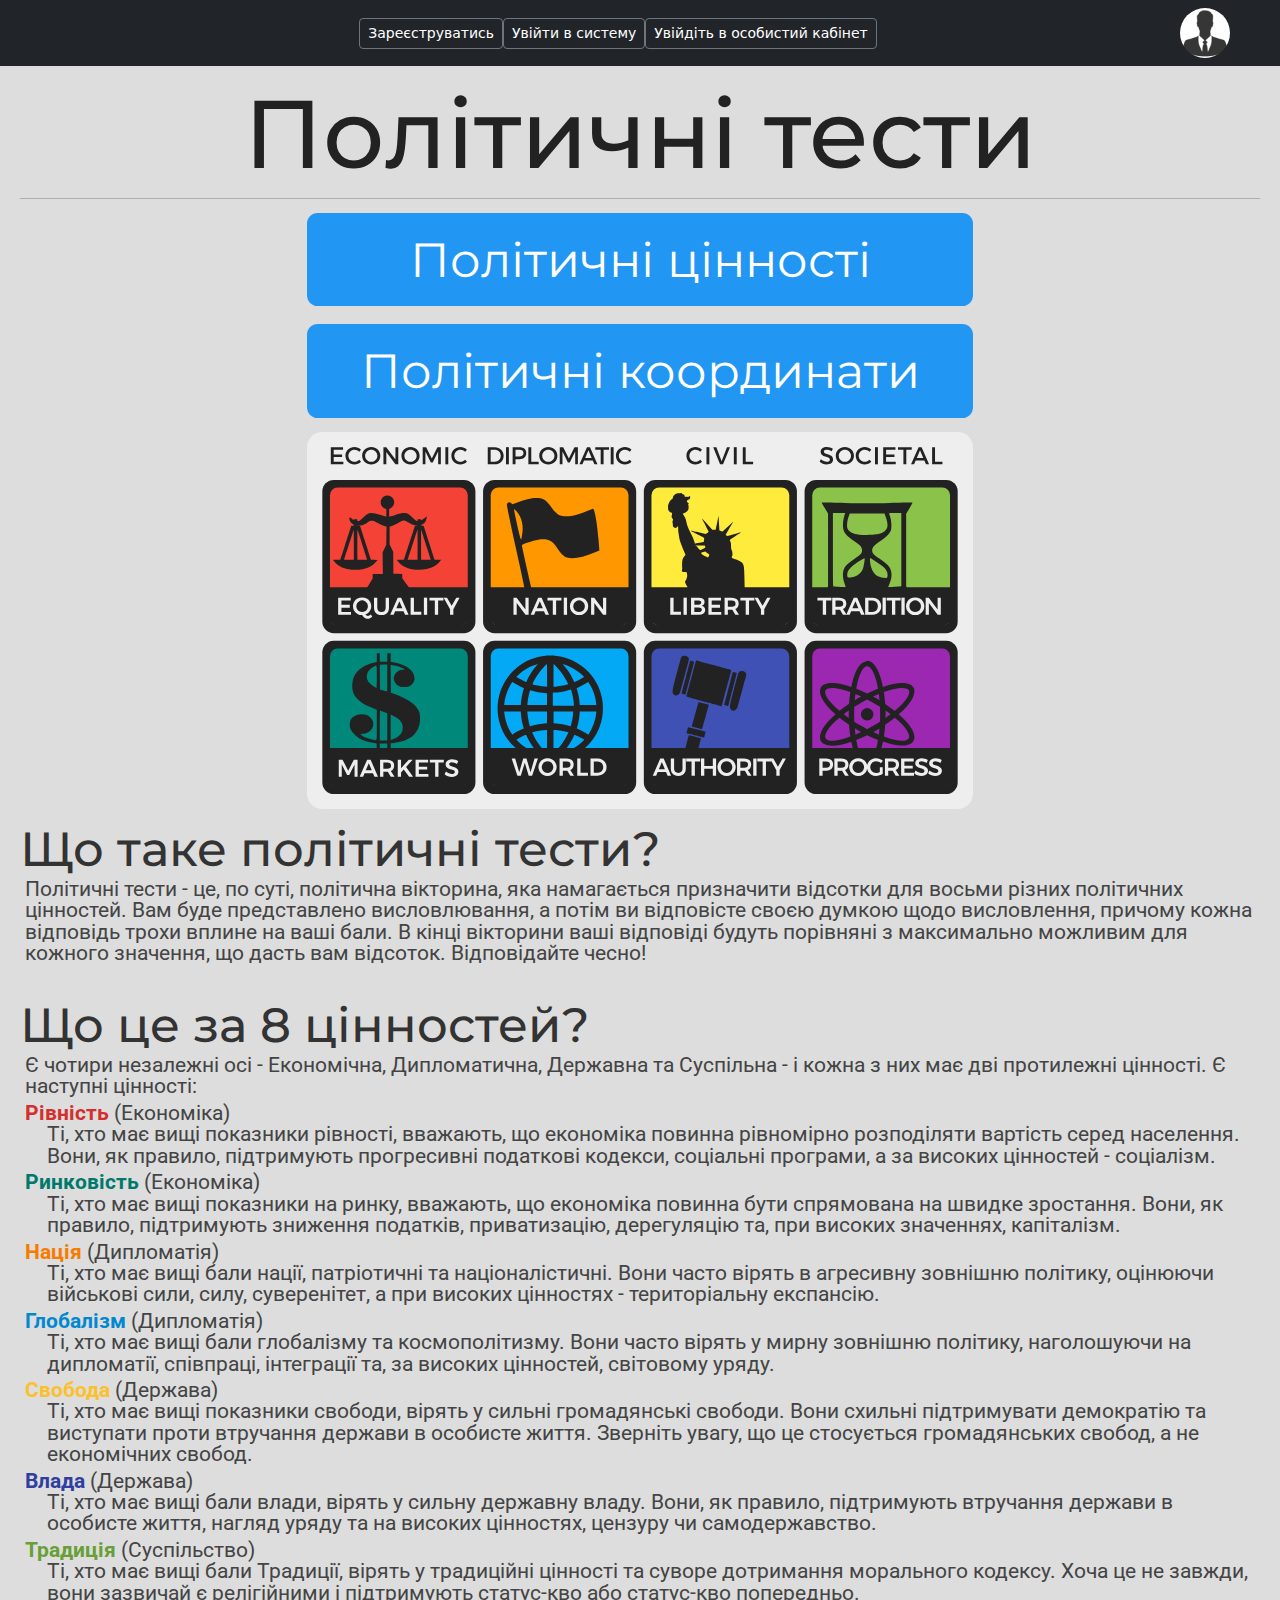
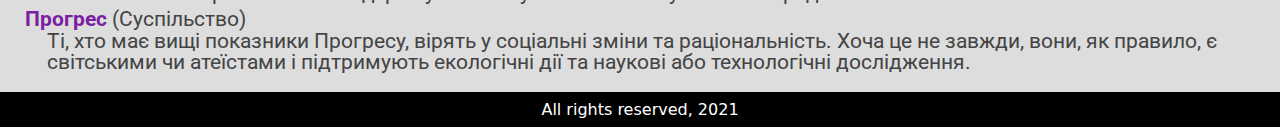
==== index.html @ 96cafa97 "Initial commit" ====
<head>
<link rel="stylesheet" href="https://cdn.jsdelivr.net/npm/bootstrap@5.0.1/dist/css/bootstrap.min.css">
<link href="https://fonts.googleapis.com/css?family=Montserrat:300,400,700|Roboto:400,700" rel="stylesheet">
<link href='style.css' rel='stylesheet' type='text/css'>
<title>Political tests</title>
<link rel="icon" type="x-icon" href="icon.png">
<link rel="shortcut icon" type="x-icon" href="icon.png">
<script
src="https://code.jquery.com/jquery-3.4.1.slim.min.js"
integrity="sha256-pasqAKBDmFT4eHoN2ndd6lN370kFiGUFyTiUHWhU7k8="
crossorigin="anonymous"></script>
<script src="https://code.jquery.com/jquery-3.1.0.js"></script>
<script src="script.js"></script>
<meta charset="utf-8">
</head>
<body>
  <div style="z-index: 15;">

    <form class="regis" style="position: fixed;">
      <div class="reg-auth">
          <p style="margin: 20px; text-align: center;">Реєстрація</p>
          <hr>
          <div style="margin: 0 auto; text-align: center;">
            <label for="email"><b>Введіть email</b></label><br>
            <input type="text" placeholder="Enter Email" name="email"><br>
            <label for="pwd"><b>Пароль</b></label><br>
            <input type="password" placeholder="Enter Password" name="pwd"><br>
            <label for="confirm"><b>Підтвердіть пароль</b></label><br>
            <input type="password" placeholder="Confirm Password" name="confirm"><br>
            <hr>
          </div>
          <div class="" style="display: flex; justify-content: center;">
            <button type="submit" class="loginbtn btn-secondary"><strong>Register</strong></button>
          </div>
          <div class="signin" style="display: flex; justify-content: center; margin-top: 10px;">
            <p>Вже маєте акаунт? <a href="#">Увійдіть</a>.</p>
          </div>
      </div>
    </form>

    <form class="auth" style="position: fixed;">
      <div class="reg-auth">
          <p style="margin: 20px; text-align: center;">Авторизація</p>
          <hr>
          <div style="margin: 0 auto; text-align: center;">
            <label for="email"><b>Введіть логін</b></label><br>
            <input type="text" placeholder="Enter Email" name="email"><br>
            <label for="pwd"><b>Пароль</b></label><br>
            <input type="password" placeholder="Enter Password" name="pwd"><br>
            <hr>
          </div>
          <div class="" style="display: flex; justify-content: center;">
            <button type="submit" class="loginbtn btn-secondary"><strong>Login</strong></button>
          </div>
      </div>
    </form>
  </div>
  <div class="overlay">

  </div>
  <div class="pos-f-t">
  <nav class="navbar navbar-dark bg-dark">
  <button style="visibility: hidden;" class="navbar-toggler" type="button" data-toggle="collapse" data-target="#navbarToggleExternalContent" aria-controls="navbarToggleExternalContent" aria-expanded="false" aria-label="Toggle navigation">
    <span class="navbar-toggler-icon"></span>
  </button>
  <div style="display: flex;">
    <button class="btn btn-sm btn-outline-secondary regist" style="color:white;"type="submit">Зареєструватись</button>
    <button class="btn btn-sm btn-outline-secondary signin" style="color:white;"type="submit">Увійти в систему</button>
    <form class="form-inline my-2 my-lg-0" action="userpage.html">
      <button class="btn btn-sm btn-outline-secondary" style="color:white;"type="submit">Увійдіть в особистий кабінет</button>
    </form>
  </div>
  <div class="profile" style="display: flex; align-items: center;">
    <p class="username" style="display:none; color:white; text-align: center;  margin-right: 20px;">Username</p>
    <img src="value_images\profile.jpg" alt="" style="width: 50px; border-radius: 50%; margin-right: 50px;">
    <!-- <p class="username" style="display:none; color:white; text-align: center;">Username</p> -->
  </div>

</nav>
  </div>
<div style="margin: 20px;">

<h1>Політичні тести</h1>
<hr>
<button class="button" onclick="location.href='instructions.html';" style="font-size:36pt;">Політичні цінності</button>
<button class="button" onclick="location.href='instructions2.html';" style="font-size:36pt; margin-top: 20px;">Політичні координати</button>
<img src="values.svg" class="center"></img>

<h2>Що таке політичні тести?</h2>
    <p>Політичні тести - це, по суті, політична вікторина, яка намагається призначити відсотки для восьми різних політичних цінностей. Вам буде представлено висловлювання, а потім ви відповісте своєю думкою щодо висловлення, причому кожна відповідь трохи вплине на ваші бали. В кінці вікторини ваші відповіді будуть порівняні з максимально можливим для кожного значення, що дасть вам відсоток. Відповідайте чесно! <br /><br /></p>
<h2>Що це за 8 цінностей?</h2>
    <p>Є чотири незалежні осі - Економічна, Дипломатична, Державна та Суспільна - і кожна з них має дві протилежні цінності. Є наступні цінності:</p>
    <p class="value-description"><b style="color:#d32f2f;">Рівність</b> (Економіка)<br/>
Ті, хто має вищі показники рівності, вважають, що економіка повинна рівномірно розподіляти вартість серед населення. Вони, як правило, підтримують прогресивні податкові кодекси, соціальні програми, а за високих цінностей - соціалізм.</p>
    <p class="value-description"><b style="color:#00796b;">Ринковість</b> (Економіка)<br/>
      Ті, хто має вищі показники на ринку, вважають, що економіка повинна бути спрямована на швидке зростання. Вони, як правило, підтримують зниження податків, приватизацію, дерегуляцію та, при високих значеннях, капіталізм. </p>
    <p class="value-description"><b style="color:#f57c00;">Нація</b> (Дипломатія)<br/>
      Ті, хто має вищі бали нації, патріотичні та націоналістичні. Вони часто вірять в агресивну зовнішню політику, оцінюючи військові сили, силу, суверенітет, а при високих цінностях - територіальну експансію. </p>
    <p class="value-description"><b style="color:#0288d1;">Глобалізм</b> (Дипломатія)<br/>
Ті, хто має вищі бали глобалізму та космополітизму. Вони часто вірять у мирну зовнішню політику, наголошуючи на дипломатії, співпраці, інтеграції та, за високих цінностей, світовому уряду. </p>
    <p class="value-description"><b style="color:#fbc02d;">Свобода</b> (Держава)<br/>
Ті, хто має вищі показники свободи, вірять у сильні громадянські свободи. Вони схильні підтримувати демократію та виступати проти втручання держави в особисте життя. Зверніть увагу, що це стосується громадянських свобод, а не економічних свобод. </p>
    <p class="value-description"><b style="color:#303f9f;">Влада</b> (Держава)<br/>
Ті, хто має вищі бали влади, вірять у сильну державну владу. Вони, як правило, підтримують втручання держави в особисте життя, нагляд уряду та на високих цінностях, цензуру чи самодержавство. </p>
    <p class="value-description"><b style="color:#689f38;">Традиція</b> (Суспільство)<br/>
Ті, хто має вищі бали Традиції, вірять у традиційні цінності та суворе дотримання морального кодексу. Хоча це не завжди, вони зазвичай є релігійними і підтримують статус-кво або статус-кво попередньо. </p>
    <p class="value-description"><b style="color:#7b1fa2;">Прогрес</b> (Суспільство)<br/>
Ті, хто має вищі показники Прогресу, вірять у соціальні зміни та раціональність. Хоча це не завжди, вони, як правило, є світськими чи атеїстами і підтримують екологічні дії та наукові або технологічні дослідження. </p>
</div>
<footer style="background-color: black; width: 100%; height: 35px; color: white; text-align: center; line-height: 35px;">All rights reserved, 2021</footer>
<script type="application/javascript"src="questions.js"></script>
<script type="text/javascript">
    document.getElementById("numOfQuestions").innerHTML = questions.length;
</script>
</body>
---- style.css ----
/* html {
    background-color: #bbbbbb;
    padding: 0px;
} */
body {
    /* width: 80%; */
    min-height: calc(100vh - 4em);
    margin: 0 auto;
    /* padding: 2em; */
    background-color: #dddddd;
    border-color: #eeeeee;
    /*border-left-style: solid;
    border-right-style: solid;*/
    border-width: 20px;
}
p {
    color: #444444;
    font-family: 'Roboto', sans-serif;
    font-size: 16pt;
    line-height: 1;
    margin: 4pt;
}
p.value-description {
    text-indent: -16pt;
    margin-left: 20pt;
}
p.question {
    margin: 16pt auto;
    color: #333333;
    font-family: 'Montserrat', sans-serif;
    font-weight: normal;
    width: 70%;
    min-width: 500pt;
    min-height: 144pt;
    background-color: #eeeeee;
    padding: 16pt;
    border-radius: 16pt;
    font-size: 36pt;
    display: flex;
    justify-content: center;
    align-items: center;
    text-align: center;

}
h1 {
    color: #222222;
    font-family: 'Montserrat', sans-serif;
    font-size: 72pt;
    text-align: center;
    line-height: 72pt;
    margin-top: 0pt;
    margin-bottom: 0pt;
}
h2 {
    color: #333333;
    font-family: 'Montserrat', sans-serif;
    font-size: 36pt;
    line-height: 36pt;
    margin-top: 12pt;
    margin-bottom: 0pt;
}
li {
    font-size: 16pt;
    text-indent: 16pt;
}
a {
    font-family: inherit;
}
img.center {
    display: block;
    margin: 1em auto;
    width: 50%;
    min-width: 500pt;
}
.button {
    background-color: #2196f3;
    font-family: 'Montserrat', sans-serif;
    border: none;
    border-radius: 8pt;
    color: white;
    padding: 8pt;
    width: 50%;
    min-width: 500pt;
    text-align: center;
    text-decoration: none;
    display: block;
    font-size: 24pt;
    margin: -2px auto;
    cursor: pointer;
}
.button:hover, .button:focus { background: #1687e0; }
.stronglyAgree { background: #1b5e20; }
.stronglyAgree:hover, .stronglyAgree:focus { background: #154a19; }
.agree { background: #4caf50; }
.agree:hover, .agree:focus { background: #29942e; }
.neutral { background: #949494; }
.neutral:hover, .neutral:focus { background: #656565; }
.disagree { background: #f44336; }
.disagree:hover, .disagree:focus { background: #d6271a; }
.stronglyDisagree { background: #b71c1c; }
.stronglyDisagree:hover, .stronglyDisagree:focus { background: #a00e0e; }

.small_button, .small_button_off {
    background-color: #333;
    font-family: 'Montserrat', sans-serif;
    border: none;
    border-radius: 8pt;
    color: white;
    padding: 8pt;
    width: 10%;
    min-width: 100pt;
    text-align: center;
    text-decoration: none;
    display: block;
    font-size: 18pt;
    margin: -2px auto;
    cursor: pointer;
}

.small_button:hover, .small_button:focus {
    background: #222;
}

.small_button_off {
    background-color: #ddd;
    color: #888;
    border: 2px solid #888;
    cursor: not-allowed;
    margin: -4px auto;
}
div.axis {
    width: 100%;
    display: flex;
    align-items: center;
    justify-content: center;
}
div.bar {
    height: 36pt;
    line-height: 36pt;
    padding: 8pt;
    margin-top: 4pt;
    margin-bottom: 4pt;
    border-width: 4px;
    border-right-width: 1px;
    border-top-style: solid;
    border-bottom-style: solid;
    border-color: #222222;
    background-color: #eeeeee;
    display: block;
    width: 50%;
}
div.text-wrapper {
    font-family: 'Montserrat', sans-serif;
    font-size: 36pt;
    line-height: 36pt;
    color: #222222;
    display: inline-block;
}
div.equality {
    background-color: #f44336;
    text-align: left;
    border-right-style: solid;
}
div.wealth {
    background-color: #00897b;
    text-align: right;
    border-left-style: solid;
}
div.liberty {
    background-color: #ffeb3b;
    text-align: left;
    border-right-style: solid;
}
div.authority {
    background-color: #3f51b5;
    text-align: right;
    border-left-style: solid;
}
div.peace {
    background-color: #03a9f4;
    text-align: right;
    border-left-style: solid;
}
div.might {
    background-color: #ff9800;
    text-align: left;
    border-right-style: solid;
}
div.progress {
    background-color: #9c27b0;
    text-align: right;
    border-left-style: solid;
}
div.tradition {
    background-color: #8bc34a;
    text-align: left;
    border-right-style: solid;
}
span.weight-300 {
    font-weight: 300;
}
#banner {
    border-color: #444444;
    border-style: solid;
    border-width: 2px;
    border-radius: 8pt;
    display: block;
    margin: 8pt;
    margin-left: auto;
    margin-right: auto;
}

.container {
  max-width: 100%;
  width: 1168px;
  margin: 0 auto;
}

canvas {
  width: 100%;
}

.regis {
  position: absolute;
  display: none;
  background-color: white;
  z-index: 15;
  width: 550px;
  height: 425px;
  top: 35%;
  left: 35%;
}

.auth {
  position: absolute;
  display: none;
  background-color: white;
  z-index: 15;
  width: 550px;
  height: 425px;
  top: 35%;
  left: 35%;
}

.form-opened {
  display: block;
}

.loginbtn {
  width: 200px;
  height: 50px;
}

.reg-auth {
  width: 500px;
  height: 100%;
  margin: 50 auto;
}

.profile {
  text-align: center;
}

.overlay {
    background-color: rgba(0, 0, 0, .5);
    width: 100%;
    height: 100%;
    z-index: 10;
    left: 0;
    right: 0;
    bottom: 0;
    position: fixed;
    display: none;
  }

.overlay.form-opened {
    display: block;
}

.infotable {
  display: flex;
  justify-content: center;
  margin: 0 auto;
  width: 60%;
  height: auto;
  min-height: 600px;
  background-color: white;
}

#footer {
  position: absolute;
  bottom: 0;
  width: 100%;
  height: 2.5rem;
}

.polit-table {
  text-align: center;
}
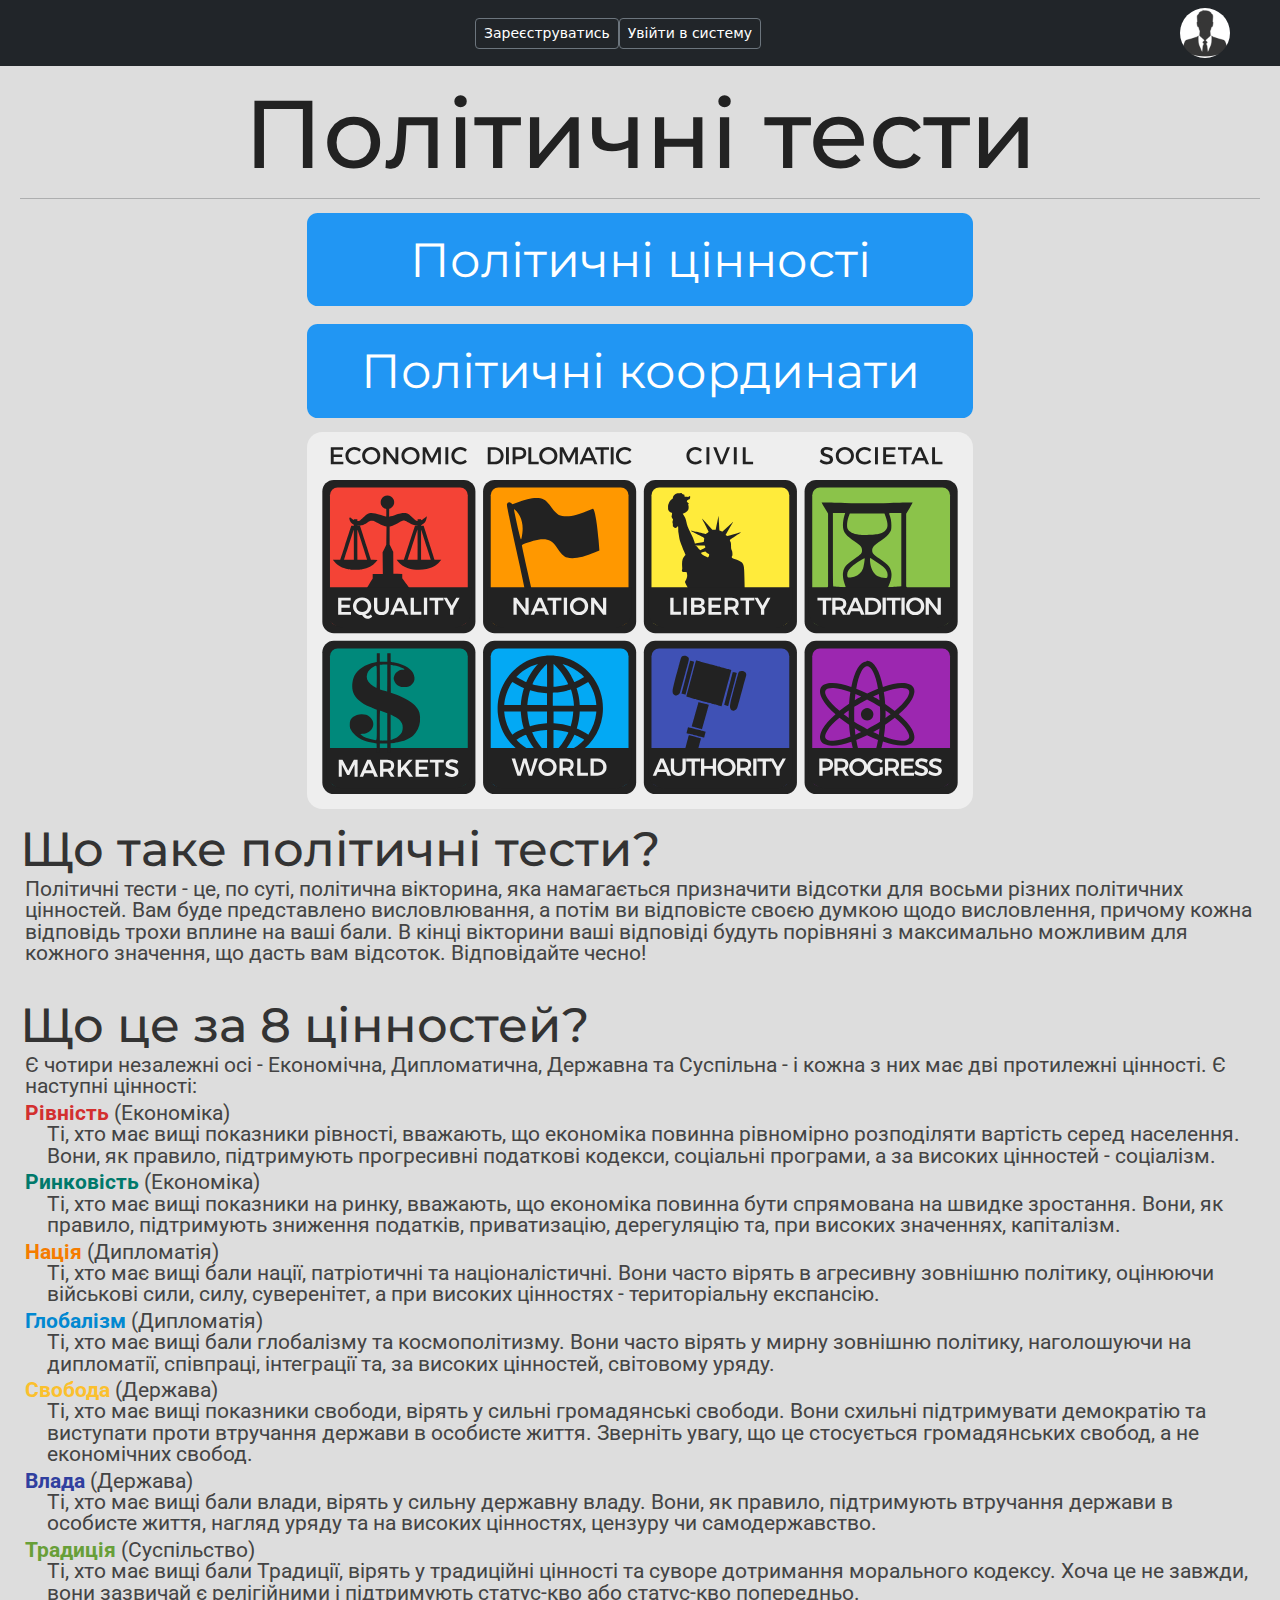
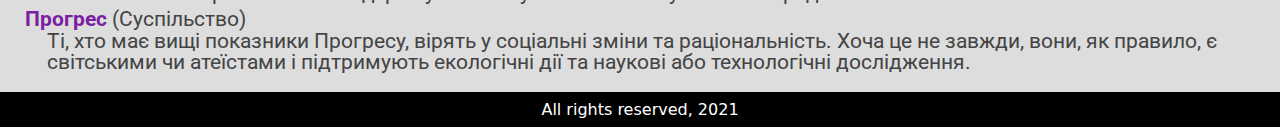
==== commit 619d9565: "Connected to backend" ====
--- a/index.html
+++ b/index.html
@@ -22,15 +22,15 @@
           <hr>
           <div style="margin: 0 auto; text-align: center;">
             <label for="email"><b>Введіть email</b></label><br>
-            <input type="text" placeholder="Enter Email" name="email"><br>
+            <input class="reg-email" type="text" placeholder="Enter Email" name="email"><br>
             <label for="pwd"><b>Пароль</b></label><br>
-            <input type="password" placeholder="Enter Password" name="pwd"><br>
-            <label for="confirm"><b>Підтвердіть пароль</b></label><br>
-            <input type="password" placeholder="Confirm Password" name="confirm"><br>
+            <input class="reg-password" type="password" placeholder="Enter Password" name="pwd"><br>
+            <!-- <label for="confirm"><b>Підтвердіть пароль</b></label><br>
+            <input type="password" placeholder="Confirm Password" name="confirm"><br> -->
             <hr>
           </div>
           <div class="" style="display: flex; justify-content: center;">
-            <button type="submit" class="loginbtn btn-secondary"><strong>Register</strong></button>
+            <button type="submit" class="loginbtn btn-secondary" id="reg-button"><strong>Register</strong></button>
           </div>
           <div class="signin" style="display: flex; justify-content: center; margin-top: 10px;">
             <p>Вже маєте акаунт? <a href="#">Увійдіть</a>.</p>
@@ -44,13 +44,13 @@
           <hr>
           <div style="margin: 0 auto; text-align: center;">
             <label for="email"><b>Введіть логін</b></label><br>
-            <input type="text" placeholder="Enter Email" name="email"><br>
+            <input class="auth-email" type="text" placeholder="Enter Email" name="email"><br>
             <label for="pwd"><b>Пароль</b></label><br>
-            <input type="password" placeholder="Enter Password" name="pwd"><br>
+            <input class="auth-password" type="password" placeholder="Enter Password" name="pwd"><br>
             <hr>
           </div>
           <div class="" style="display: flex; justify-content: center;">
-            <button type="submit" class="loginbtn btn-secondary"><strong>Login</strong></button>
+            <button type="submit" class="loginbtn btn-secondary" id="login-button"><strong>Login</strong></button>
           </div>
       </div>
     </form>
@@ -67,13 +67,12 @@
     <button class="btn btn-sm btn-outline-secondary regist" style="color:white;"type="submit">Зареєструватись</button>
     <button class="btn btn-sm btn-outline-secondary signin" style="color:white;"type="submit">Увійти в систему</button>
     <form class="form-inline my-2 my-lg-0" action="userpage.html">
-      <button class="btn btn-sm btn-outline-secondary" style="color:white;"type="submit">Увійдіть в особистий кабінет</button>
+      <button class="btn btn-sm btn-outline-secondary button-userpage" style="color:white;"type="submit">Увійдіть в особистий кабінет</button>
     </form>
   </div>
   <div class="profile" style="display: flex; align-items: center;">
     <p class="username" style="display:none; color:white; text-align: center;  margin-right: 20px;">Username</p>
     <img src="value_images\profile.jpg" alt="" style="width: 50px; border-radius: 50%; margin-right: 50px;">
-    <!-- <p class="username" style="display:none; color:white; text-align: center;">Username</p> -->
   </div>
 
 </nav>
--- a/style.css
+++ b/style.css
@@ -297,3 +297,7 @@
 .polit-table {
   text-align: center;
 }
+
+.button-userpage {
+  display: none;
+}
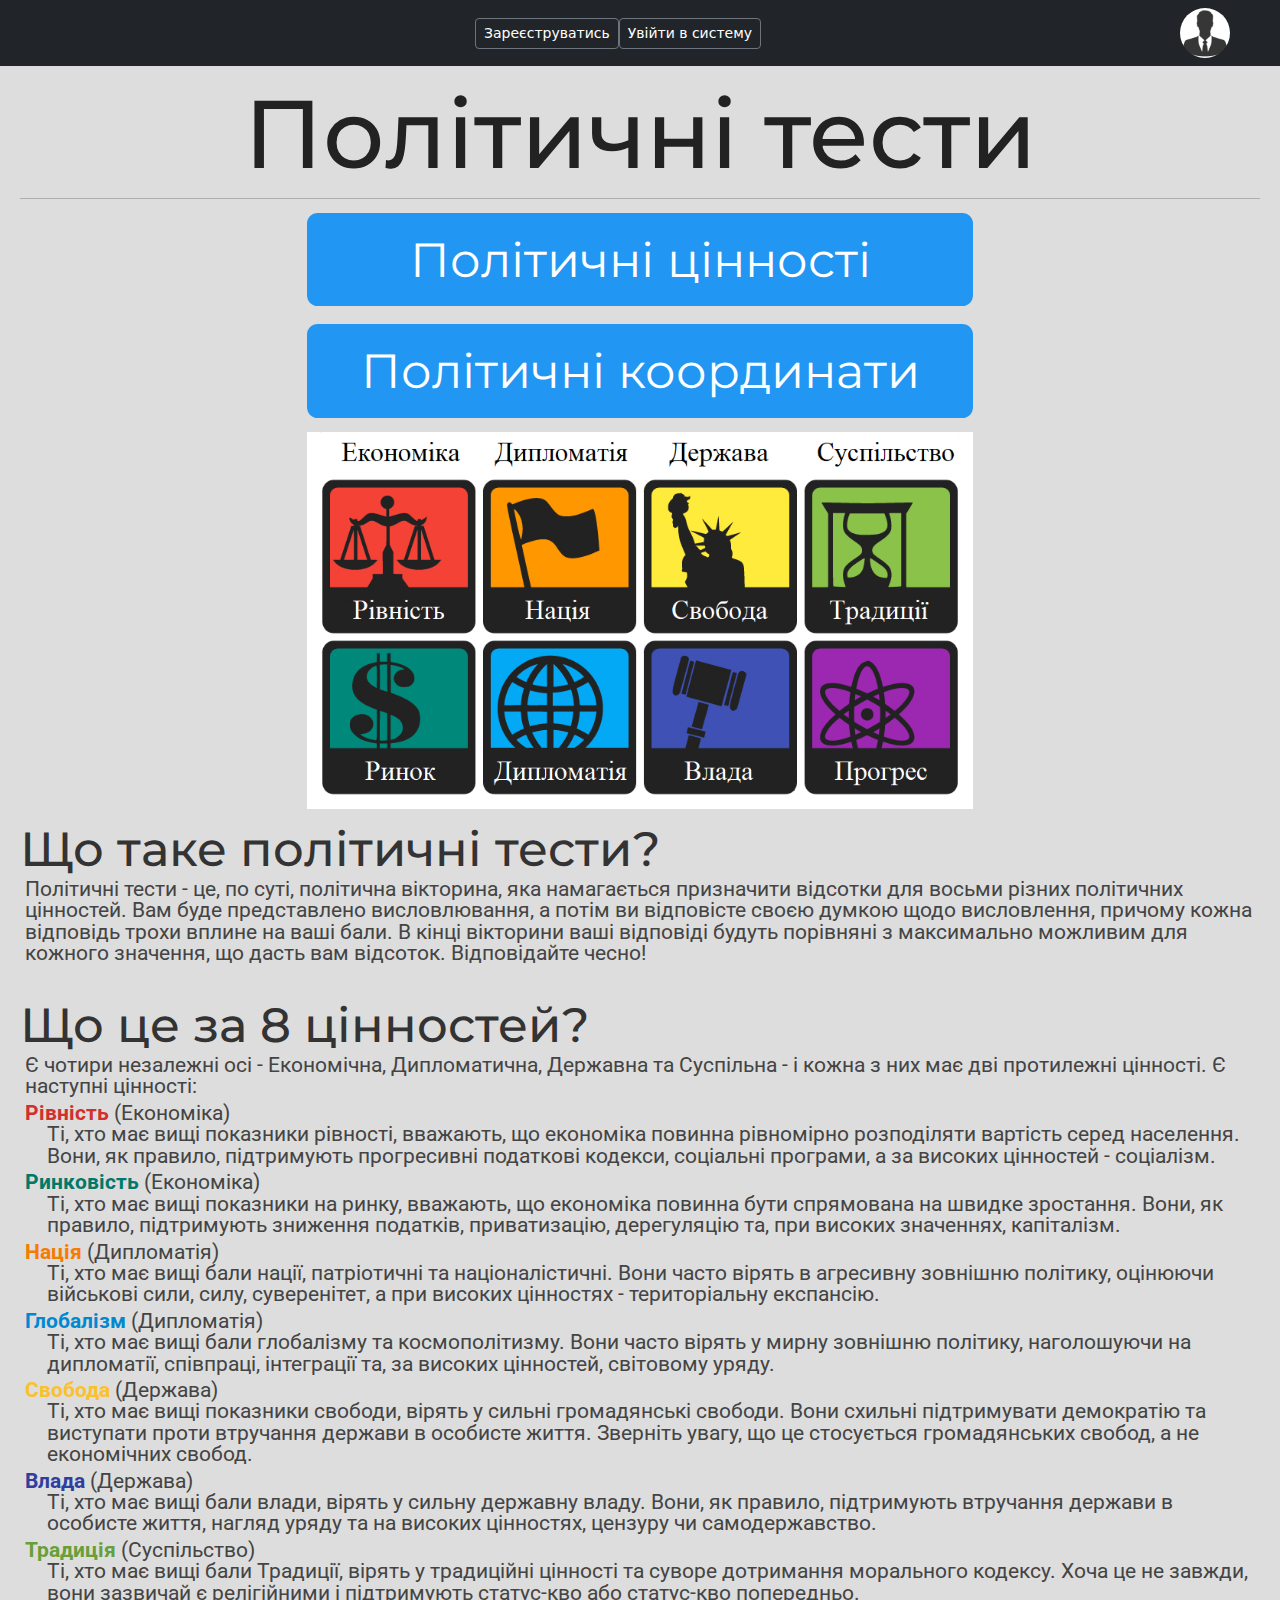
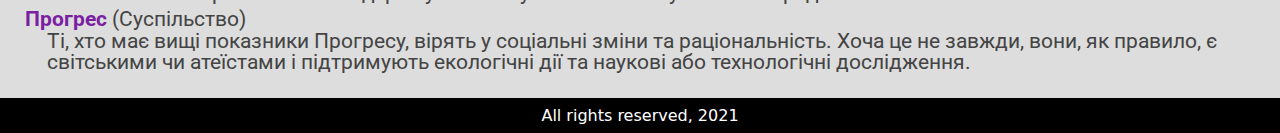
==== commit 23ac57b0: "Fixed minor bugs" ====
--- a/index.html
+++ b/index.html
@@ -83,7 +83,7 @@
 <hr>
 <button class="button" onclick="location.href='instructions.html';" style="font-size:36pt;">Політичні цінності</button>
 <button class="button" onclick="location.href='instructions2.html';" style="font-size:36pt; margin-top: 20px;">Політичні координати</button>
-<img src="values.svg" class="center"></img>
+<img src="main.jpg" class="center"></img>
 
 <h2>Що таке політичні тести?</h2>
     <p>Політичні тести - це, по суті, політична вікторина, яка намагається призначити відсотки для восьми різних політичних цінностей. Вам буде представлено висловлювання, а потім ви відповісте своєю думкою щодо висловлення, причому кожна відповідь трохи вплине на ваші бали. В кінці вікторини ваші відповіді будуть порівняні з максимально можливим для кожного значення, що дасть вам відсоток. Відповідайте чесно! <br /><br /></p>
--- a/style.css
+++ b/style.css
@@ -1,17 +1,23 @@
-/* html {
-    background-color: #bbbbbb;
-    padding: 0px;
-} */
+html {
+  height: 100%;
+}
 body {
     /* width: 80%; */
+    height: 100%;
     min-height: calc(100vh - 4em);
     margin: 0 auto;
+    display: flex;
+    flex-direction: column;
     /* padding: 2em; */
     background-color: #dddddd;
     border-color: #eeeeee;
     /*border-left-style: solid;
     border-right-style: solid;*/
     border-width: 20px;
+    /* min-height: 100%;
+    display: grid;
+    grid-template-rows: 1fr auto;
+} */
 }
 p {
     color: #444444;
@@ -288,10 +294,13 @@
 }
 
 #footer {
-  position: absolute;
-  bottom: 0;
+  /* position: absolute; */
+  /* bottom: 0;
   width: 100%;
   height: 2.5rem;
+  margin-bottom: -50px; */
+  grid-row-start: 2;
+  grid-row-end: 3;
 }
 
 .polit-table {
@@ -301,3 +310,7 @@
 .button-userpage {
   display: none;
 }
+
+.cont {
+  flex: 1 0 auto;
+}
